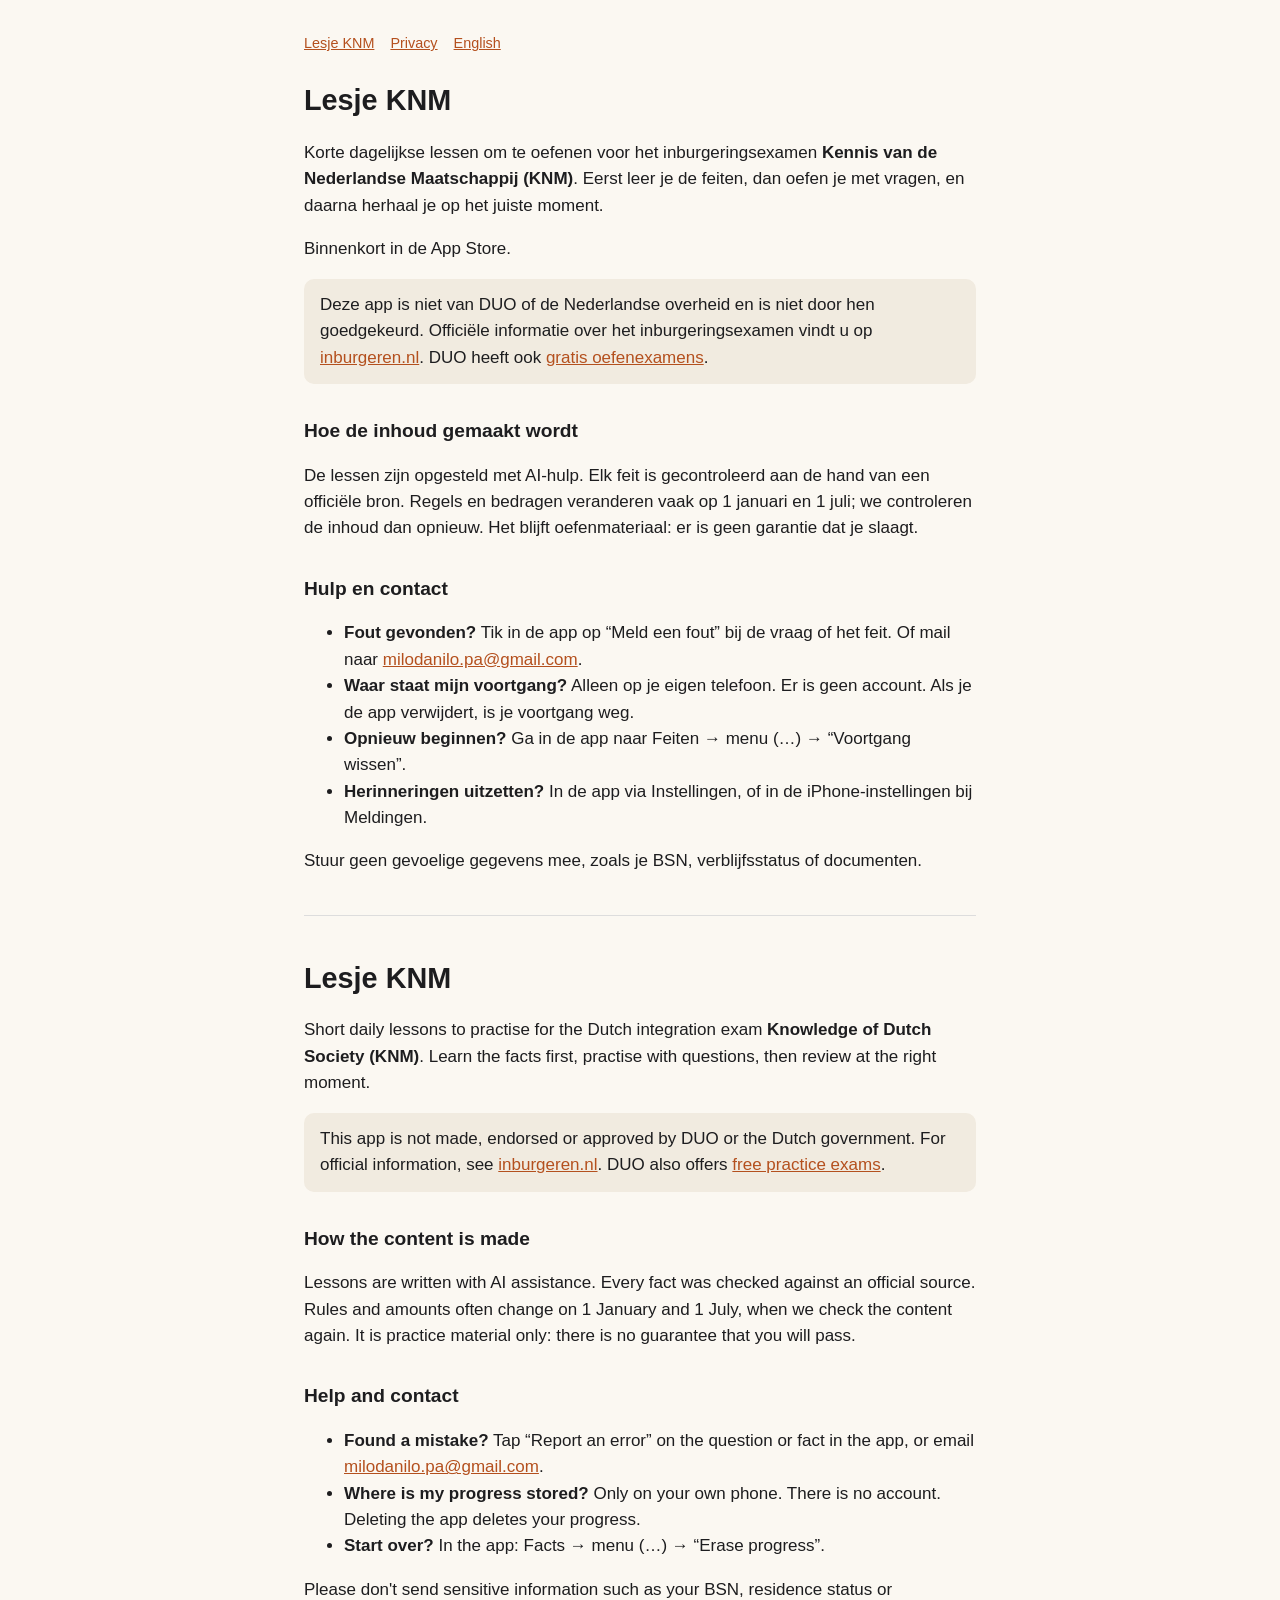
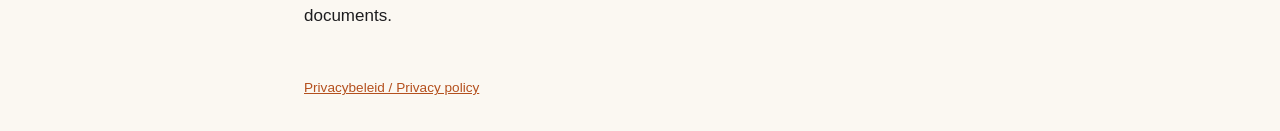
==== index.html @ 35bef1c8 "Support and privacy pages for Lesje KNM Co-authored-by: Copilot <223556219+Copilot@users.noreply.git" ====
<!doctype html>
<html lang="nl">
<head>
<meta charset="utf-8"><meta name="viewport" content="width=device-width,initial-scale=1">
<title>Lesje KNM – oefenen voor het KNM-examen</title>
<meta name="description" content="Lesje KNM: korte dagelijkse lessen om te oefenen voor het inburgeringsexamen Kennis van de Nederlandse Maatschappij (KNM).">
<link rel="stylesheet" href="style.css">
</head>
<body>
<nav><a href="./">Lesje KNM</a><a href="privacy.html">Privacy</a><a href="#en">English</a></nav>

<h1>Lesje KNM</h1>
<p>Korte dagelijkse lessen om te oefenen voor het inburgeringsexamen <strong>Kennis van de Nederlandse Maatschappij (KNM)</strong>. Eerst leer je de feiten, dan oefen je met vragen, en daarna herhaal je op het juiste moment.</p>
<p><!-- APP_STORE_LINK -->Binnenkort in de App Store.</p>

<p class="note">Deze app is niet van DUO of de Nederlandse overheid en is niet door hen goedgekeurd. Officiële informatie over het inburgeringsexamen vindt u op <a href="https://www.inburgeren.nl">inburgeren.nl</a>. DUO heeft ook <a href="https://www.inburgeren.nl/examen-doen/oefenen.jsp">gratis oefenexamens</a>.</p>

<h2>Hoe de inhoud gemaakt wordt</h2>
<p>De lessen zijn opgesteld met AI-hulp. Elk feit is gecontroleerd aan de hand van een officiële bron. Regels en bedragen veranderen vaak op 1 januari en 1 juli; we controleren de inhoud dan opnieuw. Het blijft oefenmateriaal: er is geen garantie dat je slaagt.</p>

<h2>Hulp en contact</h2>
<ul>
<li><strong>Fout gevonden?</strong> Tik in de app op “Meld een fout” bij de vraag of het feit. Of mail naar <a href="mailto:milodanilo.pa@gmail.com">milodanilo.pa@gmail.com</a>.</li>
<li><strong>Waar staat mijn voortgang?</strong> Alleen op je eigen telefoon. Er is geen account. Als je de app verwijdert, is je voortgang weg.</li>
<li><strong>Opnieuw beginnen?</strong> Ga in de app naar Feiten → menu (…) → “Voortgang wissen”.</li>
<li><strong>Herinneringen uitzetten?</strong> In de app via Instellingen, of in de iPhone-instellingen bij Meldingen.</li>
</ul>
<p>Stuur geen gevoelige gegevens mee, zoals je BSN, verblijfsstatus of documenten.</p>

<hr>
<section id="en" lang="en">
<h1>Lesje KNM</h1>
<p>Short daily lessons to practise for the Dutch integration exam <strong>Knowledge of Dutch Society (KNM)</strong>. Learn the facts first, practise with questions, then review at the right moment.</p>
<p class="note">This app is not made, endorsed or approved by DUO or the Dutch government. For official information, see <a href="https://www.inburgeren.nl">inburgeren.nl</a>. DUO also offers <a href="https://www.inburgeren.nl/examen-doen/oefenen.jsp">free practice exams</a>.</p>
<h2>How the content is made</h2>
<p>Lessons are written with AI assistance. Every fact was checked against an official source. Rules and amounts often change on 1 January and 1 July, when we check the content again. It is practice material only: there is no guarantee that you will pass.</p>
<h2>Help and contact</h2>
<ul>
<li><strong>Found a mistake?</strong> Tap “Report an error” on the question or fact in the app, or email <a href="mailto:milodanilo.pa@gmail.com">milodanilo.pa@gmail.com</a>.</li>
<li><strong>Where is my progress stored?</strong> Only on your own phone. There is no account. Deleting the app deletes your progress.</li>
<li><strong>Start over?</strong> In the app: Facts → menu (…) → “Erase progress”.</li>
</ul>
<p>Please don't send sensitive information such as your BSN, residence status or documents.</p>
</section>

<footer><a href="privacy.html">Privacybeleid / Privacy policy</a></footer>
</body>
</html>
---- style.css ----
body{font:17px/1.55 -apple-system,BlinkMacSystemFont,"Segoe UI",sans-serif;max-width:42rem;margin:0 auto;padding:2rem 1.25rem;color:#1d1d1f;background:#fbf8f2}
h1{font-size:1.8rem;margin:.2rem 0 1rem}h2{font-size:1.2rem;margin-top:2rem}
a{color:#b4501e}.note{background:#f1ebe0;padding:.8rem 1rem;border-radius:10px}
nav{font-size:.9rem;margin-bottom:1.5rem}nav a{margin-right:1rem}footer{margin-top:3rem;font-size:.85rem;color:#666}
hr{border:0;border-top:1px solid #ddd;margin:2.5rem 0}
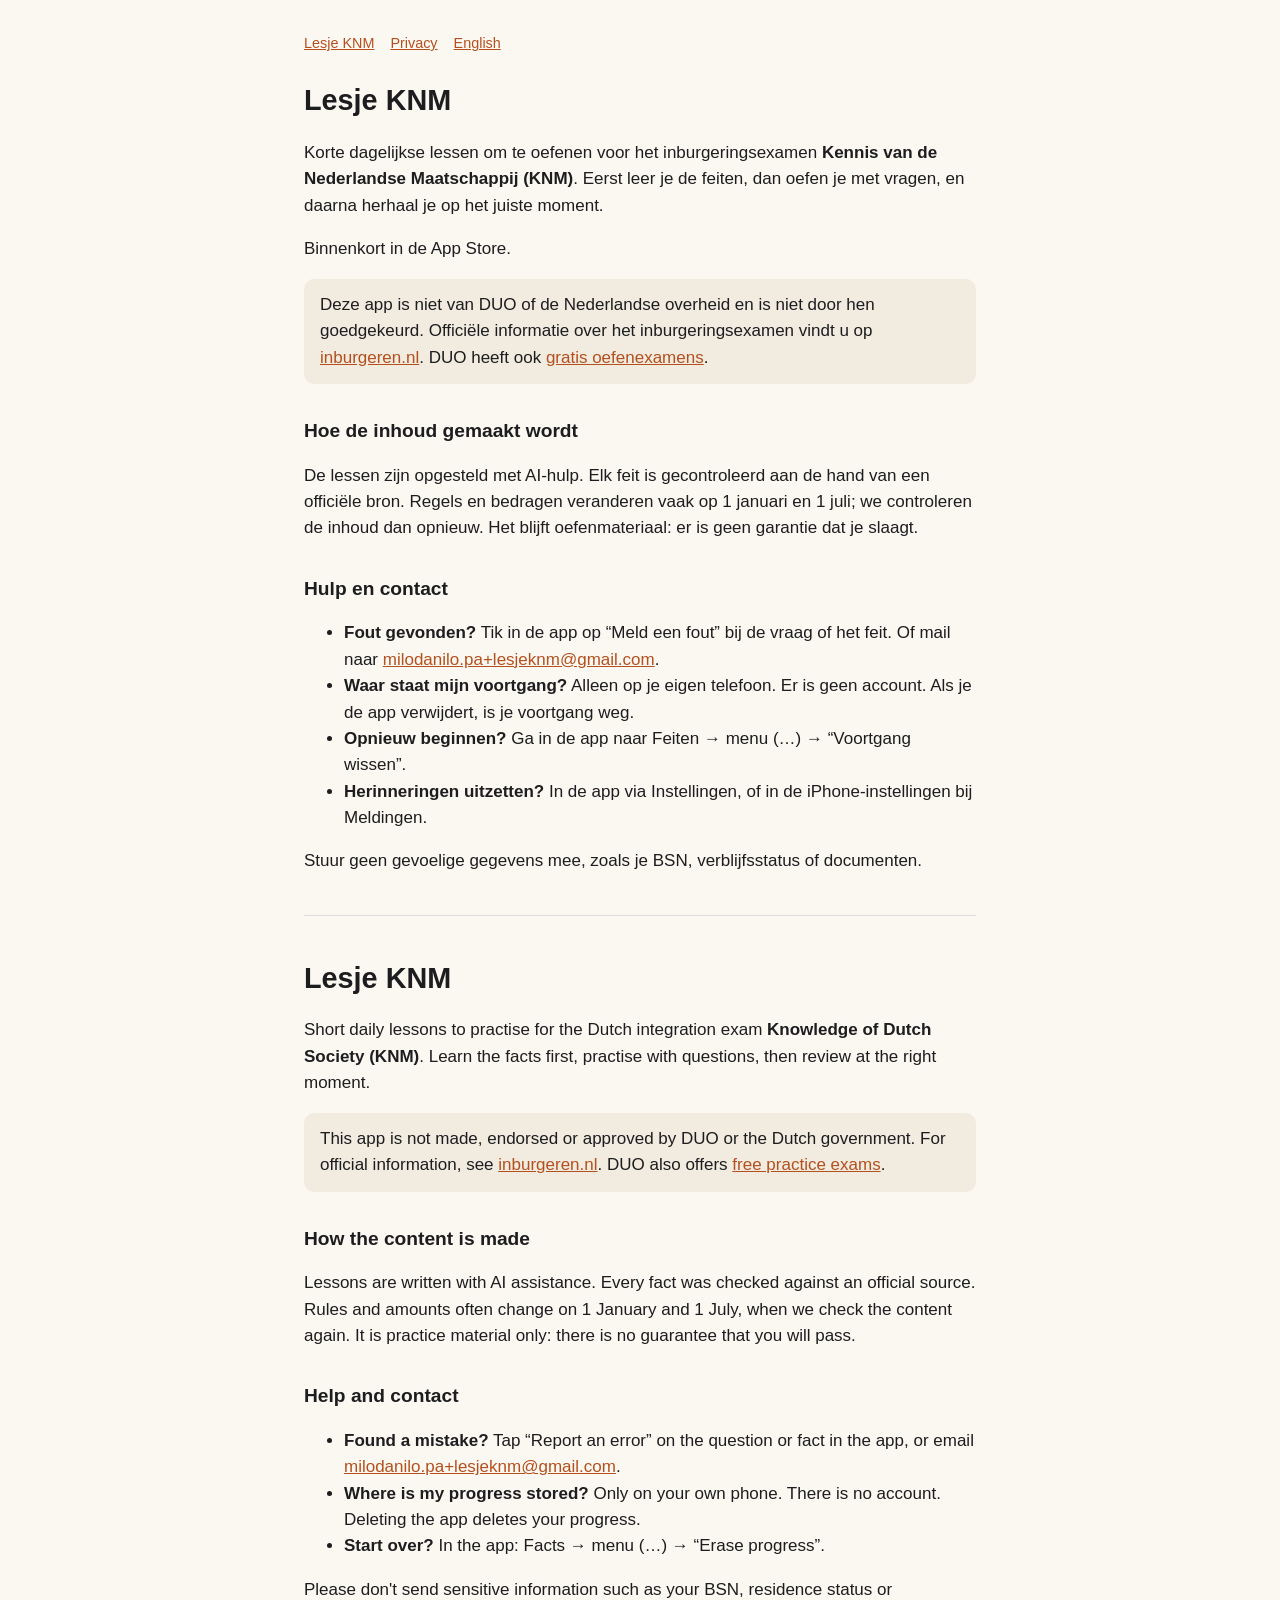
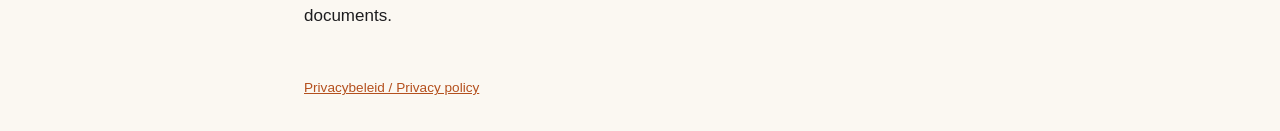
==== commit 61fefeac: "Support email: milodanilo.pa+lesjeknm@gmail.com" ====
--- a/index.html
+++ b/index.html
@@ -20,7 +20,7 @@
 
 <h2>Hulp en contact</h2>
 <ul>
-<li><strong>Fout gevonden?</strong> Tik in de app op “Meld een fout” bij de vraag of het feit. Of mail naar <a href="mailto:milodanilo.pa@gmail.com">milodanilo.pa@gmail.com</a>.</li>
+<li><strong>Fout gevonden?</strong> Tik in de app op “Meld een fout” bij de vraag of het feit. Of mail naar <a href="mailto:milodanilo.pa+lesjeknm@gmail.com">milodanilo.pa+lesjeknm@gmail.com</a>.</li>
 <li><strong>Waar staat mijn voortgang?</strong> Alleen op je eigen telefoon. Er is geen account. Als je de app verwijdert, is je voortgang weg.</li>
 <li><strong>Opnieuw beginnen?</strong> Ga in de app naar Feiten → menu (…) → “Voortgang wissen”.</li>
 <li><strong>Herinneringen uitzetten?</strong> In de app via Instellingen, of in de iPhone-instellingen bij Meldingen.</li>
@@ -36,7 +36,7 @@
 <p>Lessons are written with AI assistance. Every fact was checked against an official source. Rules and amounts often change on 1 January and 1 July, when we check the content again. It is practice material only: there is no guarantee that you will pass.</p>
 <h2>Help and contact</h2>
 <ul>
-<li><strong>Found a mistake?</strong> Tap “Report an error” on the question or fact in the app, or email <a href="mailto:milodanilo.pa@gmail.com">milodanilo.pa@gmail.com</a>.</li>
+<li><strong>Found a mistake?</strong> Tap “Report an error” on the question or fact in the app, or email <a href="mailto:milodanilo.pa+lesjeknm@gmail.com">milodanilo.pa+lesjeknm@gmail.com</a>.</li>
 <li><strong>Where is my progress stored?</strong> Only on your own phone. There is no account. Deleting the app deletes your progress.</li>
 <li><strong>Start over?</strong> In the app: Facts → menu (…) → “Erase progress”.</li>
 </ul>
